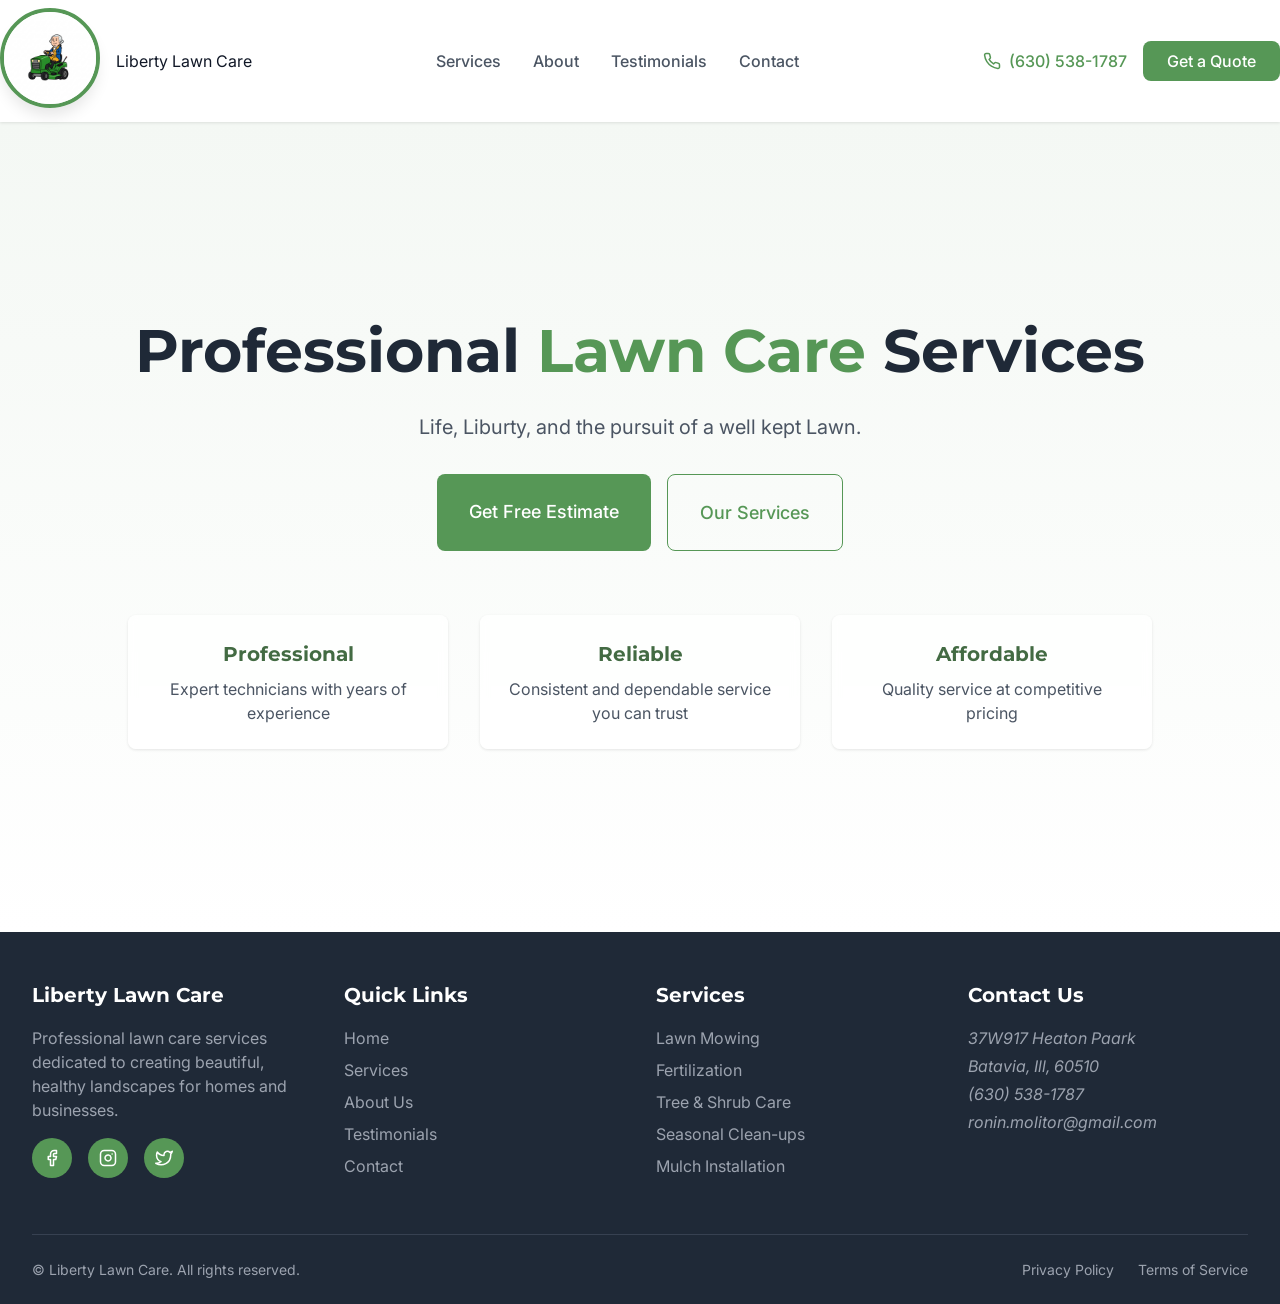
==== Contact_Page.html @ b9d34d80 "Revise Contact Page for SEO and content updates Updated the Contact Page with new meta tags, improve" ====
<!DOCTYPE html>
<html lang="en">
  <head>
    <meta charset="UTF-8" />
    
    <meta name="viewport" content="width=device-width, initial-scale=1.0" />
    <title>Liberty Lawn Care - Professional Lawn Services</title>
    <meta name="description" content="Liberty Lawn Care offers premium lawn and landscape services for residential and commercial properties. Get a free estimate today!" />
    <meta name="author" content="Liberty Lawn Care" />

    <meta property="og:title" content="Liberty Lawn Care - Professional Lawn Services" />
    <meta property="og:description" content="Liberty Lawn Care offers premium lawn and landscape services for residential and commercial properties. Get a free estimate today!" />
    <meta property="og:type" content="website" />
    <meta property="og:image" content="https://example.com/img/lawn-care-hero.jpg" />

    <meta name="twitter:card" content="summary_large_image" />
    <meta name="twitter:site" content="@LibertyLawnCare" />
    <meta name="twitter:image" content="https://example.com/img/lawn-care-hero.jpg" />
    
    <link rel="icon" href="/img/favicon.png" type="image/png">
    <link href="https://fonts.googleapis.com/css2?family=Inter:wght@300;400;500;600;700&family=Montserrat:wght@400;500;600;700;800&display=swap" rel="stylesheet">
    <link rel="stylesheet" href="styles.css" />
    
  </head>

    <body>
    <nav class="navbar">
      <div class="container navbar-container">
        <div class="logo-container">
          <a href="#">
            <img 
              src="Gemini_Generated_Image_pt7un9pt7un9pt7u.jpg" 
              alt="Liberty Lawn Care Logo" 
              class="logo" 
            />
          </a>
          <div>
            <span class="logo-text logo-text-liberty">Liberty</span>
            <span class="logo-text logo-text-lawn-care">Lawn Care</span>
          </div>
        </div>

        <div class="nav-links">
          <a href="#services" class="nav-link">Services</a>
          <a href="#about" class="nav-link">About</a>
          <a href="#testimonials" class="nav-link">Testimonials</a>
          <a href="Contact_Page.html" class="nav-link">Contact</a>
        </div>

        <div class="contact-info">
          <a href="tel:+6305381787" class="phone">
            <svg class="phone-icon" xmlns="http://www.w3.org/2000/svg" width="18" height="18" viewBox="0 0 24 24" fill="none" stroke="currentColor" stroke-width="2" stroke-linecap="round" stroke-linejoin="round">
              <path d="M22 16.92v3a2 2 0 0 1-2.18 2 19.79 19.79 0 0 1-8.63-3.07 19.5 19.5 0 0 1-6-6 19.79 19.79 0 0 1-3.07-8.67A2 2 0 0 1 4.11 2h3a2 2 0 0 1 2 1.72 12.84 12.84 0 0 0 .7 2.81 2 2 0 0 1-.45 2.11L8.09 9.91a16 16 0 0 0 6 6l1.27-1.27a2 2 0 0 1 2.11-.45 12.84 12.84 0 0 0 2.81.7A2 2 0 0 1 22 16.92z"></path>
            </svg>
            <span>(630) 538-1787</span>
          </a>
          <a href="#contact" class="btn btn-primary">Get a Quote</a>
        </div>

        <button class="menu-button" id="menuButton">
          <svg xmlns="http://www.w3.org/2000/svg" width="24" height="24" viewBox="0 0 24 24" fill="none" stroke="currentColor" stroke-width="2" stroke-linecap="round" stroke-linejoin="round">
            <line x1="3" y1="12" x2="21" y2="12"></line>
            <line x1="3" y1="6" x2="21" y2="6"></line>
            <line x1="3" y1="18" x2="21" y2="18"></line>
          </svg>
        </button>
      </div>

      <div class="container mobile-menu" id="mobileMenu">
        <div class="mobile-menu-links">
          <a href="#services" class="nav-link">Services</a>
          <a href="#about" class="nav-link">About</a>
          <a href="#testimonials" class="nav-link">Testimonials</a>
          <a href="#contact" class="nav-link">Contact</a>
          <a href="tel:+15551234567" class="phone">
            <svg xmlns="http://www.w3.org/2000/svg" width="18" height="18" viewBox="0 0 24 24" fill="none" stroke="currentColor" stroke-width="2" stroke-linecap="round" stroke-linejoin="round">
              <path d="M22 16.92v3a2 2 0 0 1-2.18 2 19.79 19.79 0 0 1-8.63-3.07 19.5 19.5 0 0 1-6-6 19.79 19.79 0 0 1-3.07-8.67A2 2 0 0 1 4.11 2h3a2 2 0 0 1 2 1.72 12.84 12.84 0 0 0 .7 2.81 2 2 0 0 1-.45 2.11L8.09 9.91a16 16 0 0 0 6 6l1.27-1.27a2 2 0 0 1 2.11-.45 12.84 12.84 0 0 0 2.81.7A2 2 0 0 1 22 16.92z"></path>
            </svg>
            <span>(630) 538-1787</span>
          </a>
          <a href="#contact" class="btn btn-primary">Get a Quote</a>
        </div>
      </div>
    </nav>

    <section class="hero">
      <div class="hero-bg"></div>
      <div class="container">
        <div class="hero-content">
          <h1 class="hero-title">
            Professional<span class="hero-title-accent"> Lawn Care</span> Services
          </h1>
          
          <p class="hero-description">
            Life, Liburty, and the pursuit of a well kept Lawn.
          </p>
          
          <div class="hero-buttons">
            <a href="#contact" class="btn btn-primary hero-btn">Get Free Estimate</a>
            <a href="#services" class="btn btn-outline hero-btn">Our Services</a>
          </div>
          
          <div class="features">
            <div class="feature">
              <h3 class="feature-title">Professional</h3>
              <p class="feature-description">Expert technicians with years of experience</p>
            </div>
            <div class="feature">
              <h3 class="feature-title">Reliable</h3>
              <p class="feature-description">Consistent and dependable service you can trust</p>
            </div>
            <div class="feature">
              <h3 class="feature-title">Affordable</h3>
              <p class="feature-description">Quality service at competitive pricing</p>
            </div>
          </div>
        </div>
      </div>
    </section>

       <footer class="footer">
      <div class="container">
        <div class="footer-grid">
          <div>
            <h3 class="footer-title">Liberty Lawn Care</h3>
            <p class="footer-text">
              Professional lawn care services dedicated to creating beautiful, healthy landscapes for homes and businesses.
            </p>
            <div class="social-links">
              <a href="https://facebook.com" class="social-link">
                <svg xmlns="http://www.w3.org/2000/svg" width="18" height="18" viewBox="0 0 24 24" fill="none" stroke="currentColor" stroke-width="2" stroke-linecap="round" stroke-linejoin="round">
                  <path d="M18 2h-3a5 5 0 0 0-5 5v3H7v4h3v8h4v-8h3l1-4h-4V7a1 1 0 0 1 1-1h3z"></path>
                </svg>
              </a>
              <a href="https://instagram.com" class="social-link">
                <svg xmlns="http://www.w3.org/2000/svg" width="18" height="18" viewBox="0 0 24 24" fill="none" stroke="currentColor" stroke-width="2" stroke-linecap="round" stroke-linejoin="round">
                  <rect x="2" y="2" width="20" height="20" rx="5" ry="5"></rect>
                  <path d="M16 11.37A4 4 0 1 1 12.63 8 4 4 0 0 1 16 11.37z"></path>
                  <line x1="17.5" y1="6.5" x2="17.51" y2="6.5"></line>
                </svg>
              </a>
              <a href="https://twitter.com" class="social-link">
                <svg xmlns="http://www.w3.org/2000/svg" width="18" height="18" viewBox="0 0 24 24" fill="none" stroke="currentColor" stroke-width="2" stroke-linecap="round" stroke-linejoin="round">
                  <path d="M23 3a10.9 10.9 0 0 1-3.14 1.53 4.48 4.48 0 0 0-7.86 3v1A10.66 10.66 0 0 1 3 4s-4 9 5 13a11.64 11.64 0 0 1-7 2c9 5 20 0 20-11.5a4.5 4.5 0 0 0-.08-.83A7.72 7.72 0 0 0 23 3z"></path>
                </svg>
              </a>
            </div>
          </div>
          
          <div>
            <h3 class="footer-title">Quick Links</h3>
            <ul class="footer-links">
              <li class="footer-link"><a href="#">Home</a></li>
              <li class="footer-link"><a href="#services">Services</a></li>
              <li class="footer-link"><a href="#about">About Us</a></li>
              <li class="footer-link"><a href="#testimonials">Testimonials</a></li>
              <li class="footer-link"><a href="#contact">Contact</a></li>
            </ul>
          </div>
          
          <div>
            <h3 class="footer-title">Services</h3>
            <ul class="footer-links">
              <li class="footer-link"><a href="#services">Lawn Mowing</a></li>
              <li class="footer-link"><a href="#services">Fertilization</a></li>
              <li class="footer-link"><a href="#services">Tree & Shrub Care</a></li>
              <li class="footer-link"><a href="#services">Seasonal Clean-ups</a></li>
              <li class="footer-link"><a href="#services">Mulch Installation</a></li>
            </ul>
          </div>
          
          <div>
            <h3 class="footer-title">Contact Us</h3>
            <address class="footer-text footer-contact">
              <p>37W917 Heaton Paark</p>
              <p>Batavia, Ill, 60510</p>
              <p>(630) 538-1787</p>
              <p>ronin.molitor@gmail.com</p>
            </address>
          </div>
        </div>
        
        <div class="footer-bottom">
          <p class="footer-copyright">
            &copy; <span id="currentYear"></span> Liberty Lawn Care. All rights reserved.
          </p>
          <div class="footer-legal">
            <a href="/privacy.html">Privacy Policy</a>
            <a href="/terms.html">Terms of Service</a>
          </div>
        </div>
      </div>
    </footer>
  </body>
</html>
---- styles.css ----
:root {
  --primary: #569756;
  --primary-dark: #458245;
  --secondary: #f4f8f4;
  --accent: #e8f5e8;
  --foreground: #111827;
  --background: #ffffff;
  --muted: #f3f4f6;
  --muted-foreground: #6b7280;
  --border: #e5e7eb;
  --radius: 0.5rem;
}
* {
  box-sizing: border-box;
  margin: 0;
  padding: 0;
}

body {
  font-family: 'Inter', sans-serif;
  color: var(--foreground);
  line-height: 1.5;
}

h1, h2, h3, h4, h5 {
  font-family: 'Montserrat', sans-serif;
}

.container {
  width: 100%;
  max-width: 1280px;
  margin: 0 auto;
  padding: 0 1rem;
}
      
@media (min-width: 640px) {
  .container {
    padding: 0 1.5rem;
  }
}
      
@media (min-width: 1024px) {
  .container {
    padding: 0 2rem;
  }
}
      
.navbar {
  background-color: var(--background);
  box-shadow: 0 1px 3px rgba(0,0,0,0.1);
  position: sticky;
  top: 0;
  z-index: 50;
}
      
.navbar-container {
  display: flex;
  justify-content: space-between;
  align-items: center;
  padding: 0.5rem 0;
}
      
.logo-container {
  display: flex;
  align-items: center;
}

.logo {
  height: 100px;
  width: 100px;
  margin-right: 1rem;
  border-radius: 50%;
  border: 4px solid var(--primary);
  box-shadow: 0 10px 15px -3px rgba(0,0,0,0.1);
  transition: transform 0.3s ease-in-out, box-shadow 0.3s ease-in-out;
}
      
.logo:hover {
  transform: scale(1.5) rotate(6deg);
  box-shadow: 0 20px 25px -5px rgba(0,0,0,0.1);
  
.logo-text {
  font-weight: bold;
  font-size: 1.25rem;
  display: none;
}
       
@media (min-width: 640px) {
  .logo-text {
  display: inline;
  }
}
       
.logo-text-liberty {
  color: #436b43;
}
       
.logo-text-lawn-care {
  color: var(--primary);
  margin-left: 0.25rem;
}
}
       
.nav-links {
  display: none;
}
      
@media (min-width: 768px) {
  .nav-links {
    display: flex;
    align-items: center;
    gap: 2rem;
}
}

.nav-link {
  color: #4b5563;
  font-weight: 500;
  text-decoration: none;
  transition: color 0.2s;
}
      
.nav-link:hover {
  color: var(--primary);
}
      
.contact-info {
  display: none;
}
      
@media (min-width: 768px) {
  .contact-info {
  display: flex;
  align-items: center;
  gap: 1rem;
  }
}
      
.phone {
  display: flex;
  align-items: center;
  color: var(--primary);
  font-weight: 500;
  text-decoration: none;
}
      
.phone-icon {
  margin-right: 0.5rem;
}
      
.btn {
  display: inline-block;
  padding: 0.5rem 1.5rem;
  border-radius: var(--radius);
  font-weight: 500;
  text-decoration: none;
  transition: background-color 0.2s, transform 0.1s;
  cursor: pointer;
}
      
.btn:active {
  transform: translateY(1px);
}
      
.btn-primary {
  background-color: var(--primary);
  color: white;
}
      
.btn-primary:hover {
  background-color: var(--primary-dark);
}
      
.btn-outline {
  background-color: transparent;
  border: 1px solid var(--primary);
  color: var(--primary);
}
      
.btn-outline:hover {
  background-color: rgba(86, 151, 86, 0.05);
}
      
.menu-button {
  background: none;
  border: none;
  cursor: pointer;
  color: #4b5563;
}
      
@media (min-width: 768px) {
  .menu-button {
  display: none;
  }
}
      
.mobile-menu {
  padding: 1rem 0;
  display: none;
}
      
.mobile-menu.active {
  display: block;
  animation: fadeIn 0.3s ease-in-out;
}
      
.mobile-menu-links {
  display: flex;
  flex-direction: column;
  gap: 1rem;
}
      
.hero {
  position: relative;
  background: linear-gradient(to bottom, var(--secondary), white);
  min-height: 90vh;
  display: flex;
  align-items: center;
}
      
.hero-bg {
  position: absolute;
  inset: 0;
  background-image: url('backroundImage.png');
  background-size: cover;
  background-position: center;
  opacity: 0.1;
}
      
.hero-content {
  position: relative;
  text-align: center;
  padding: 4rem 0;
}
      
.hero-title {
  font-size: 2.25rem;
  font-weight: bold;
  color: #1f2937;
  margin-bottom: 1rem;
}
      
@media (min-width: 768px) {
  .hero-title {
  font-size: 3rem;
  }
}
      
@media (min-width: 1024px) {
  .hero-title {
  font-size: 3.75rem;
  }
}
      
.hero-title-accent {
  color: var(--primary);
}
      
.hero-description {
  font-size: 1.125rem;
  color: #4b5563;
  max-width: 42rem;
  margin: 0 auto 2rem;
}
      
@media (min-width: 768px) {
  .hero-description {
    font-size: 1.25rem;
  }
}
      
.hero-buttons {
  display: flex;
  flex-direction: column;
  gap: 1rem;
  justify-content: center;
  margin-bottom: 4rem;
}
      
@media (min-width: 640px) {
  .hero-buttons {
    flex-direction: row;
  }
}
      
.hero-btn {
  padding: 1.5rem 2rem;
  font-size: 1.125rem;
}
      
.features {
  display: grid;
  grid-template-columns: 1fr;
  gap: 2rem;
  max-width: 64rem;
  margin: 0 auto;
}
      
@media (min-width: 768px) {
  .features {
    grid-template-columns: repeat(3, 1fr);
  }
}
      
.feature {
  background-color: rgba(255, 255, 255, 0.8);
  backdrop-filter: blur(4px);
  padding: 1.5rem;
  border-radius: var(--radius);
  box-shadow: 0 1px 3px rgba(0,0,0,0.1);
}
      
.feature-title {
  font-size: 1.25rem;
  font-weight: bold;
  color: #436b43;
  margin-bottom: 0.5rem;
}
      
.feature-description {
  color: #4b5563;
}
      
.section {
  padding: 4rem 0;
}
      
@media (min-width: 768px) {
  .section {
    padding: 6rem 0;
  }
}
      
.services {
  background-color: var(--secondary);
}
      
.section-title {
  font-size: 1.875rem;
  font-weight: bold;
  text-align: center;
  margin-bottom: 2rem;
}
      
@media (min-width: 768px) {
  .section-title {
    font-size: 2.25rem;
  }
}
      
.section-description {
  text-align: center;
  color: #4b5563;
  max-width: 48rem;
  margin: 0 auto 3rem;
}
      
.services-grid {
  display: grid;
  grid-template-columns: 1fr;
  gap: 2rem;
}
      
@media (min-width: 768px) {
  .services-grid {
    grid-template-columns: repeat(2, 1fr);
  }
}
      
@media (min-width: 1024px) {
  .services-grid {
    grid-template-columns: repeat(3, 1fr);
  }
}
      
.service-card {
  background-color: white;
  border-radius: var(--radius);
  padding: 1.5rem;
  transition: box-shadow 0.3s;
}
      
.service-card:hover {
  box-shadow: 0 4px 6px -1px rgba(0,0,0,0.1);
}
      
.service-icon {
  width: 3rem;
  height: 3rem;
  background-color: var(--accent);
  border-radius: 9999px;
  display: flex;
  align-items: center;
  justify-content: center;
  margin-bottom: 1rem;
  color: var(--primary);
}
      
.service-title {
  font-size: 1.25rem;
  font-weight: bold;
  margin-bottom: 0.5rem;
}
      
.service-description {
  color: #4b5563;
}
      
.section-cta {
  text-align: center;
  margin-top: 3rem;
}
      
.footer {
  background-color: #1f2937;
  color: white;
  padding: 3rem 0 1.5rem;
}
      
.footer-grid {
  display: grid;
  grid-template-columns: 1fr;
  gap: 2rem;
  margin-bottom: 3rem;
}
      
@media (min-width: 768px) {
  .footer-grid {
    grid-template-columns: repeat(2, 1fr);
  }
}
      
@media (min-width: 1024px) {
  .footer-grid {
    grid-template-columns: repeat(4, 1fr);
  }
}
      
.footer-title {
  font-size: 1.25rem;
  font-weight: bold;
  margin-bottom: 1rem;
}
      
.footer-text {
  color: #9ca3af;
  margin-bottom: 1rem;
}
      
.social-links {
  display: flex;
  gap: 1rem;
}
      
.social-link {
  display: flex;
  align-items: center;
  justify-content: center;
  width: 2.5rem;
  height: 2.5rem;
  background-color: var(--primary);
  border-radius: 9999px;
  color: white;
  transition: background-color 0.2s;
}
      
.social-link:hover {
  background-color: var(--primary-dark);
}
      
.footer-links {
  list-style: none;
}
      
.footer-link {
  margin-bottom: 0.5rem;
}
      
.footer-link a {
  color: #9ca3af;
  text-decoration: none;
  transition: color 0.2s;
}
      
.footer-link a:hover {
  color: var(--accent);
}
      
.footer-contact p {
  margin-bottom: 0.25rem;
}
      
.footer-bottom {
  border-top: 1px solid #374151;
  padding-top: 1.5rem;
  display: flex;
  flex-direction: column;
  align-items: center;
}
      
@media (min-width: 768px) {
  .footer-bottom {
    flex-direction: row;
    justify-content: space-between;
  }
}
      
.footer-copyright {
  color: #9ca3af;
  font-size: 0.875rem;
}
      
.footer-legal {
  display: flex;
  gap: 1.5rem;
  margin-top: 1rem;
}
      
@media (min-width: 768px) {
  .footer-legal {
    margin-top: 0;
  }
}
      
.footer-legal a {
  color: #9ca3af;
  font-size: 0.875rem;
  text-decoration: none;
  transition: color 0.2s;
}
      
.footer-legal a:hover {
  color: var(--accent);
}
      
@keyframes fadeIn {
  from {
    opacity: 0;
    transform: translateY(-10px);
  }
  to {
    opacity: 1;
    transform: translateY(0);
  }
}

* About Us Section CSS */
.about-section {
  padding: 5rem 0;
  background-color: var(--secondary);
}

.about-content {
  display: grid;
  grid-template-columns: 1fr;
  gap: 2rem;
  margin-bottom: 4rem;
}

.about-image-container {
  border-radius: var(--radius);
  overflow: hidden;
  box-shadow: 0 4px 6px rgba(0,0,0,0.1);
}

.about-image {
  width: 100%;
  height: auto;
  display: block;
  transition: transform 0.5s ease;
}

.about-image:hover {
  transform: scale(1.02);
}

.about-subtitle {
  font-size: 1.5rem;
  font-weight: 600;
  color: var(--liberty-600);
  margin-bottom: 1rem;
}

.about-description {
  margin-bottom: 2rem;
  color: #4b5563;
  line-height: 1.7;
}

.about-values {
  display: grid;
  grid-template-columns: 1fr;
  gap: 1.5rem;
  margin-top: 2rem;
}

.value-item {
  display: flex;
  flex-direction: column;
  align-items: center;
  text-align: center;
  padding: 1.5rem;
  background-color: white;
  border-radius: var(--radius);
  box-shadow: 0 2px 4px rgba(0,0,0,0.05);
  transition: transform 0.3s ease, box-shadow 0.3s ease;
}

.value-item:hover {
  transform: translateY(-5px);
  box-shadow: 0 8px 16px rgba(0,0,0,0.1);
}

.value-icon {
  width: 3rem;
  height: 3rem;
  display: flex;
  align-items: center;
  justify-content: center;
  color: var(--liberty-500);
  background-color: var(--accent);
  border-radius: 50%;
  margin-bottom: 1rem;
}

.value-title {
  font-size: 1.25rem;
  font-weight: 600;
  margin-bottom: 0.5rem;
  color: var(--liberty-700);
}

.value-description {
  color: #6b7280;
  font-size: 0.95rem;
}

/* Media queries for responsiveness */
@media (min-width: 768px) {
  .about-content {
    grid-template-columns: 1fr 1fr;
  }
  
  .about-values {
    grid-template-columns: repeat(3, 1fr);
  }
}
      
/* Customer Reviews Section CSS */
.reviews-section {
  padding: 5rem 0;
  background-color: var(--secondary);
  position: relative;
  overflow: hidden;
}

.reviews-section::before {
  content: '';
  position: absolute;
  top: 0;
  left: 0;
  right: 0;
  height: 10px;
  background: linear-gradient(90deg, var(--liberty-300), var(--liberty-500), var(--liberty-300));
  opacity: 0.7;
}

.reviews-grid {
  display: grid;
  grid-template-columns: 1fr;
  gap: 2rem;
  margin-top: 2.5rem;
}

.review-item {
  background-color: white;
  border-radius: var(--radius);
  padding: 1.8rem;
  box-shadow: 0 4px 15px rgba(0,0,0,0.07);
  transition: transform 0.3s ease, box-shadow 0.3s ease;
  position: relative;
}

.review-item:hover {
  transform: translateY(-6px);
  box-shadow: 0 8px 25px rgba(0,0,0,0.1);
}

.review-header {
  display: flex;
  align-items: center;
  margin-bottom: 1.2rem;
}

.review-avatar {
  width: 60px;
  height: 60px;
  border-radius: 50%;
  object-fit: cover;
  margin-right: 1rem;
  border: 3px solid var(--liberty-100);
  box-shadow: 0 2px 10px rgba(0,0,0,0.1);
}

.review-stars {
  display: flex;
  gap: 0.2rem;
  color: #ffb700;
  margin-top: 0.3rem;
}

.review-author {
  font-size: 1.1rem;
  font-weight: 600;
  color: var(--liberty-700);
  margin-bottom: 0.1rem;
}

.review-text {
  font-style: italic;
  color: #4b5563;
  line-height: 1.7;
  font-size: 1rem;
}

.review-item::after {
  content: '"';
  position: absolute;
  bottom: 1rem;
  right: 1.5rem;
  font-size: 5rem;
  font-family: 'Georgia', serif;
  color: var(--liberty-100);
  line-height: 0;
  z-index: 0;
}

/* Media queries for responsiveness */
@media (min-width: 768px) {
  .reviews-grid {
    grid-template-columns: repeat(3, 1fr);
  }
}

@media (min-width: 640px) and (max-width: 767px) {
  .reviews-grid {
    grid-template-columns: repeat(2, 1fr);
  }
}
h6 {
        font-size: 0.7rem;
        line-height: 1.4;
        color: var(--liberty-100);
        font-weight: 400;
        font-style: normal;
        text-transform: none;
        letter-spacing: 0.02em;
        margin-top: 0.5rem;
        margin-bottom: 0;
}
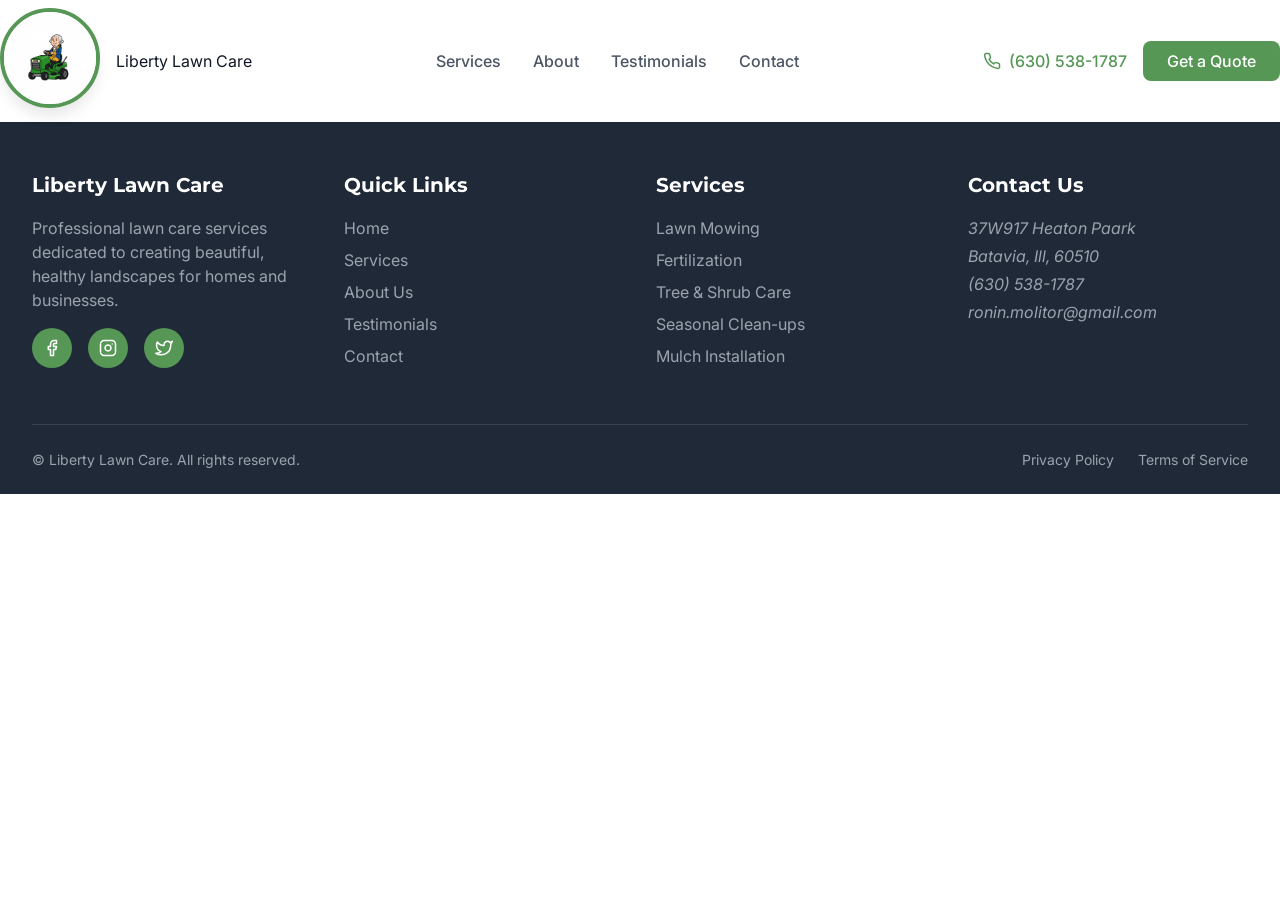
==== commit 0dc157e0: "Modify navigation links and remove hero section Updated navigation links to point to Home_Page.html " ====
--- a/Contact_Page.html
+++ b/Contact_Page.html
@@ -41,9 +41,9 @@
         </div>
 
         <div class="nav-links">
-          <a href="#services" class="nav-link">Services</a>
-          <a href="#about" class="nav-link">About</a>
-          <a href="#testimonials" class="nav-link">Testimonials</a>
+          <a href="Home_Page.html" class="nav-link">Services</a>
+          <a href="Home_Page.html" class="nav-link">About</a>
+          <a href="Home_Page.html" class="nav-link">Testimonials</a>
           <a href="Contact_Page.html" class="nav-link">Contact</a>
         </div>
 
@@ -82,41 +82,6 @@
         </div>
       </div>
     </nav>
-
-    <section class="hero">
-      <div class="hero-bg"></div>
-      <div class="container">
-        <div class="hero-content">
-          <h1 class="hero-title">
-            Professional<span class="hero-title-accent"> Lawn Care</span> Services
-          </h1>
-          
-          <p class="hero-description">
-            Life, Liburty, and the pursuit of a well kept Lawn.
-          </p>
-          
-          <div class="hero-buttons">
-            <a href="#contact" class="btn btn-primary hero-btn">Get Free Estimate</a>
-            <a href="#services" class="btn btn-outline hero-btn">Our Services</a>
-          </div>
-          
-          <div class="features">
-            <div class="feature">
-              <h3 class="feature-title">Professional</h3>
-              <p class="feature-description">Expert technicians with years of experience</p>
-            </div>
-            <div class="feature">
-              <h3 class="feature-title">Reliable</h3>
-              <p class="feature-description">Consistent and dependable service you can trust</p>
-            </div>
-            <div class="feature">
-              <h3 class="feature-title">Affordable</h3>
-              <p class="feature-description">Quality service at competitive pricing</p>
-            </div>
-          </div>
-        </div>
-      </div>
-    </section>
 
        <footer class="footer">
       <div class="container">
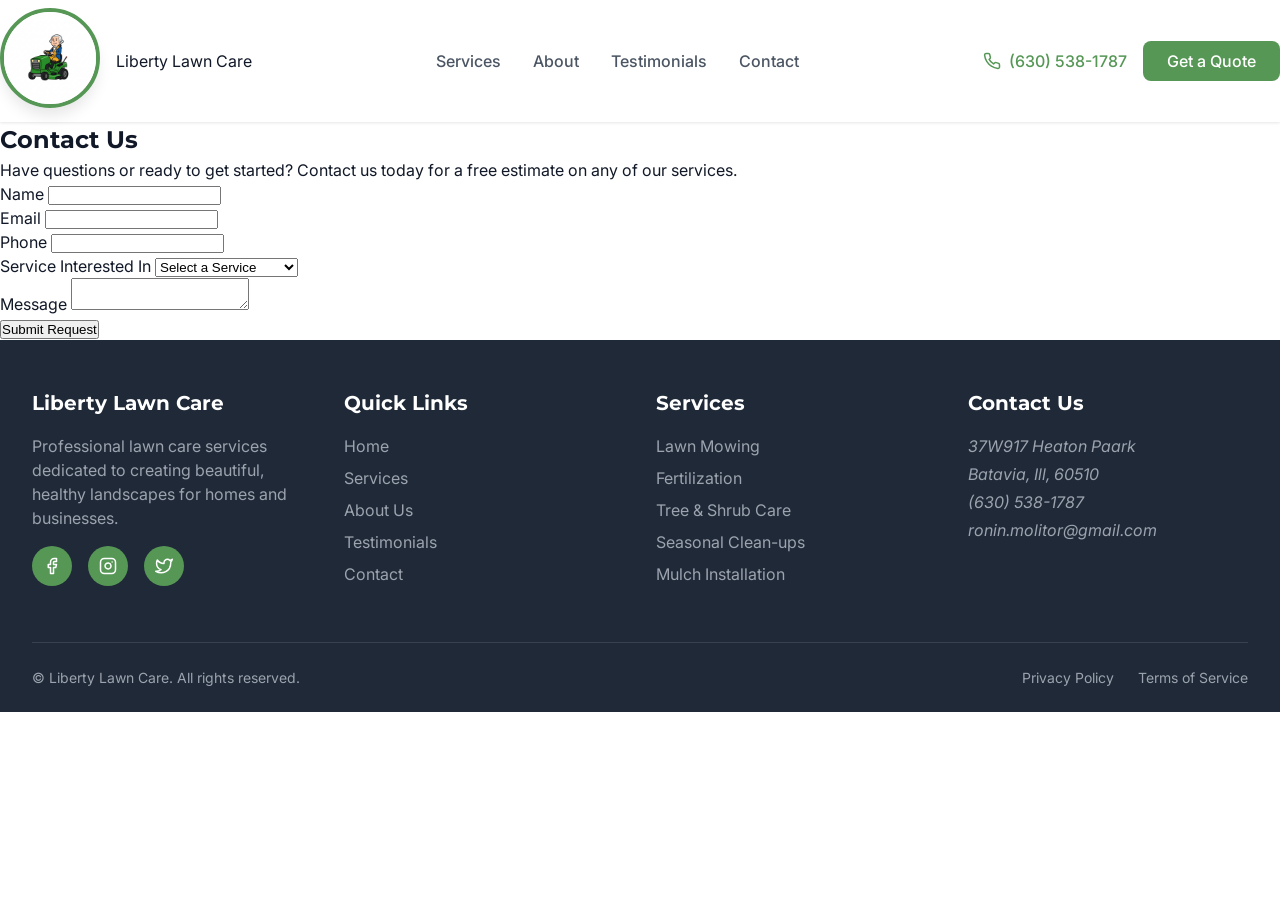
==== commit b0a6a6e4: "Add contact section with form to Contact_Page.html" ====
--- a/Contact_Page.html
+++ b/Contact_Page.html
@@ -41,9 +41,9 @@
         </div>
 
         <div class="nav-links">
-          <a href="Home_Page.html" class="nav-link">Services</a>
-          <a href="Home_Page.html" class="nav-link">About</a>
-          <a href="Home_Page.html" class="nav-link">Testimonials</a>
+          <a href="Home_Page.html#services" class="nav-link">Services</a>
+          <a href="Home_Page.html#about" class="nav-link">About</a>
+          <a href="Home_Page.html#testimonials" class="nav-link">Testimonials</a>
           <a href="Contact_Page.html" class="nav-link">Contact</a>
         </div>
 
@@ -82,6 +82,59 @@
         </div>
       </div>
     </nav>
+      
+      <section id="contact" className="py-16 bg-white">
+        <div className="container mx-auto px-4">
+    <h2 className="text-3xl md:text-4xl font-bold text-center mb-3">Contact Us</h2>
+    <p className="text-muted-foreground text-center mb-12 max-w-2xl mx-auto">
+      Have questions or ready to get started? Contact us today for a free estimate on any of our services.
+    </p>
+    
+    <div className="max-w-3xl mx-auto">
+      <form className="grid grid-cols-1 md:grid-cols-2 gap-6">
+        <div>
+          <label htmlFor="name" className="block text-sm font-medium text-gray-700 mb-1">Name</label>
+          <input type="text" id="name" className="w-full px-4 py-2 border border-gray-300 rounded-md focus:ring-primary focus:border-primary" />
+        </div>
+        
+        <div>
+          <label htmlFor="email" className="block text-sm font-medium text-gray-700 mb-1">Email</label>
+          <input type="email" id="email" className="w-full px-4 py-2 border border-gray-300 rounded-md focus:ring-primary focus:border-primary" />
+        </div>
+        
+        <div>
+          <label htmlFor="phone" className="block text-sm font-medium text-gray-700 mb-1">Phone</label>
+          <input type="tel" id="phone" className="w-full px-4 py-2 border border-gray-300 rounded-md focus:ring-primary focus:border-primary" />
+        </div>
+        
+        <div>
+          <label htmlFor="service" className="block text-sm font-medium text-gray-700 mb-1">Service Interested In</label>
+          <select id="service" className="w-full px-4 py-2 border border-gray-300 rounded-md focus:ring-primary focus:border-primary">
+            <option>Select a Service</option>
+            <option>Lawn Mowing</option>
+            <option>Fertilization</option>
+            <option>Tree & Shrub Care</option>
+            <option>Seasonal Clean-ups</option>
+            <option>Mulch Installation</option>
+            <option>Snow Removal</option>
+          </select>
+        </div>
+        
+        <div className="md:col-span-2">
+          <label htmlFor="message" className="block text-sm font-medium text-gray-700 mb-1">Message</label>
+          <textarea id="message" rows={4} className="w-full px-4 py-2 border border-gray-300 rounded-md focus:ring-primary focus:border-primary"></textarea>
+        </div>
+        
+        <div className="md:col-span-2 text-center">
+          <button type="submit" className="px-6 py-3 bg-primary text-white font-medium rounded-md hover:bg-primary/90 transition-colors">
+            Submit Request
+          </button>
+        </div>
+      </form>
+    </div>
+  </div>
+</section>
+
 
        <footer class="footer">
       <div class="container">
@@ -115,22 +168,22 @@
           <div>
             <h3 class="footer-title">Quick Links</h3>
             <ul class="footer-links">
-              <li class="footer-link"><a href="#">Home</a></li>
-              <li class="footer-link"><a href="#services">Services</a></li>
-              <li class="footer-link"><a href="#about">About Us</a></li>
-              <li class="footer-link"><a href="#testimonials">Testimonials</a></li>
-              <li class="footer-link"><a href="#contact">Contact</a></li>
+              <li class="footer-link"><a href="Home_Page.html">Home</a></li>
+              <li class="footer-link"><a href="Home_Page.html#services">Services</a></li>
+              <li class="footer-link"><a href="Home_Page.html#about">About Us</a></li>
+              <li class="footer-link"><a href="Home_Page.html#testimonials">Testimonials</a></li>
+              <li class="footer-link"><a href="Home_Page.html#contact">Contact</a></li>
             </ul>
           </div>
           
           <div>
             <h3 class="footer-title">Services</h3>
             <ul class="footer-links">
-              <li class="footer-link"><a href="#services">Lawn Mowing</a></li>
-              <li class="footer-link"><a href="#services">Fertilization</a></li>
-              <li class="footer-link"><a href="#services">Tree & Shrub Care</a></li>
-              <li class="footer-link"><a href="#services">Seasonal Clean-ups</a></li>
-              <li class="footer-link"><a href="#services">Mulch Installation</a></li>
+              <li class="footer-link"><a href="Home_Page.html#services">Lawn Mowing</a></li>
+              <li class="footer-link"><a href="Home_Page.html#services">Fertilization</a></li>
+              <li class="footer-link"><a href="Home_Page.html#services">Tree & Shrub Care</a></li>
+              <li class="footer-link"><a href="Home_Page.html#services">Seasonal Clean-ups</a></li>
+              <li class="footer-link"><a href="Home_Page.html#services">Mulch Installation</a></li>
             </ul>
           </div>
           
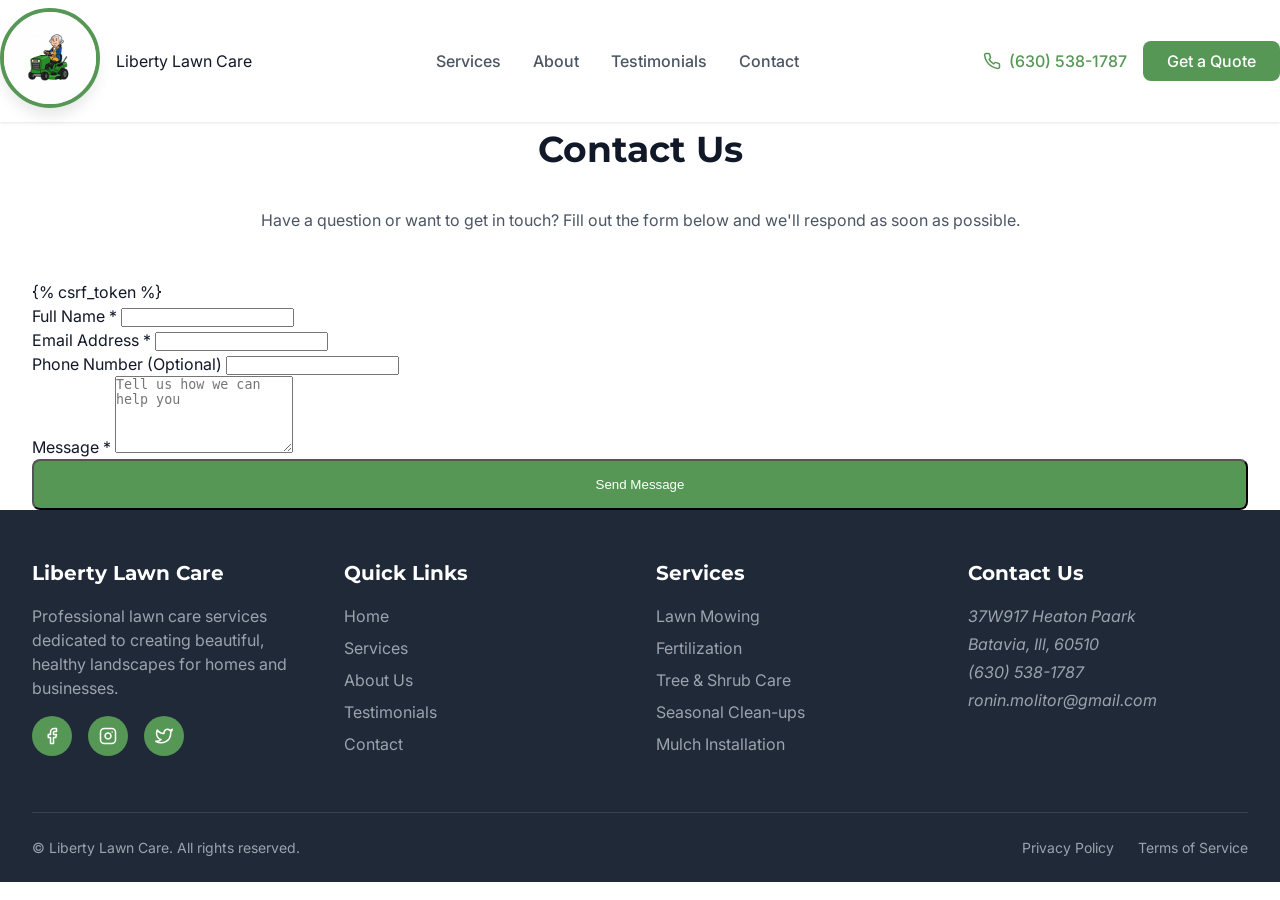
==== commit 16049225: "Update Contact_Page.html" ====
--- a/Contact_Page.html
+++ b/Contact_Page.html
@@ -83,53 +83,43 @@
       </div>
     </nav>
       
-      <section id="contact" className="py-16 bg-white">
-        <div className="container mx-auto px-4">
-    <h2 className="text-3xl md:text-4xl font-bold text-center mb-3">Contact Us</h2>
-    <p className="text-muted-foreground text-center mb-12 max-w-2xl mx-auto">
-      Have questions or ready to get started? Contact us today for a free estimate on any of our services.
+      <!-- Contact Us Section -->
+<section id="contact" class="form-section">
+  <div class="container">
+    <h2 class="section-title">Contact Us</h2>
+    <p class="section-description">
+      Have a question or want to get in touch? Fill out the form below and we'll respond as soon as possible.
     </p>
     
-    <div className="max-w-3xl mx-auto">
-      <form className="grid grid-cols-1 md:grid-cols-2 gap-6">
-        <div>
-          <label htmlFor="name" className="block text-sm font-medium text-gray-700 mb-1">Name</label>
-          <input type="text" id="name" className="w-full px-4 py-2 border border-gray-300 rounded-md focus:ring-primary focus:border-primary" />
-        </div>
-        
-        <div>
-          <label htmlFor="email" className="block text-sm font-medium text-gray-700 mb-1">Email</label>
-          <input type="email" id="email" className="w-full px-4 py-2 border border-gray-300 rounded-md focus:ring-primary focus:border-primary" />
-        </div>
-        
-        <div>
-          <label htmlFor="phone" className="block text-sm font-medium text-gray-700 mb-1">Phone</label>
-          <input type="tel" id="phone" className="w-full px-4 py-2 border border-gray-300 rounded-md focus:ring-primary focus:border-primary" />
-        </div>
-        
-        <div>
-          <label htmlFor="service" className="block text-sm font-medium text-gray-700 mb-1">Service Interested In</label>
-          <select id="service" className="w-full px-4 py-2 border border-gray-300 rounded-md focus:ring-primary focus:border-primary">
-            <option>Select a Service</option>
-            <option>Lawn Mowing</option>
-            <option>Fertilization</option>
-            <option>Tree & Shrub Care</option>
-            <option>Seasonal Clean-ups</option>
-            <option>Mulch Installation</option>
-            <option>Snow Removal</option>
-          </select>
-        </div>
-        
-        <div className="md:col-span-2">
-          <label htmlFor="message" className="block text-sm font-medium text-gray-700 mb-1">Message</label>
-          <textarea id="message" rows={4} className="w-full px-4 py-2 border border-gray-300 rounded-md focus:ring-primary focus:border-primary"></textarea>
-        </div>
-        
-        <div className="md:col-span-2 text-center">
-          <button type="submit" className="px-6 py-3 bg-primary text-white font-medium rounded-md hover:bg-primary/90 transition-colors">
-            Submit Request
-          </button>
-        </div>
+    <div class="form-container">
+      <form id="contactForm">
+        {% csrf_token %}
+        <div class="form-group">
+          <label for="contact-name" class="form-label">Full Name *</label>
+          <input type="text" id="contact-name" name="name" class="form-control" required>
+          <div class="error-message" id="contact-name-error"></div>
+        </div>
+        
+        <div class="form-group">
+          <label for="contact-email" class="form-label">Email Address *</label>
+          <input type="email" id="contact-email" name="email" class="form-control" required>
+          <div class="error-message" id="contact-email-error"></div>
+        </div>
+        
+        <div class="form-group">
+          <label for="contact-phone" class="form-label">Phone Number (Optional)</label>
+          <input type="tel" id="contact-phone" name="phone" class="form-control">
+          <div class="error-message" id="contact-phone-error"></div>
+        </div>
+        
+        <div class="form-group">
+          <label for="contact-message" class="form-label">Message *</label>
+          <textarea id="contact-message" name="message" class="form-control" rows="5" required placeholder="Tell us how we can help you"></textarea>
+          <div class="error-message" id="contact-message-error"></div>
+        </div>
+        
+        <button type="submit" class="btn btn-primary" style="width: 100%; padding: 1rem;">Send Message</button>
+        <div class="success-message" id="contact-success" style="display: none;"></div>
       </form>
     </div>
   </div>
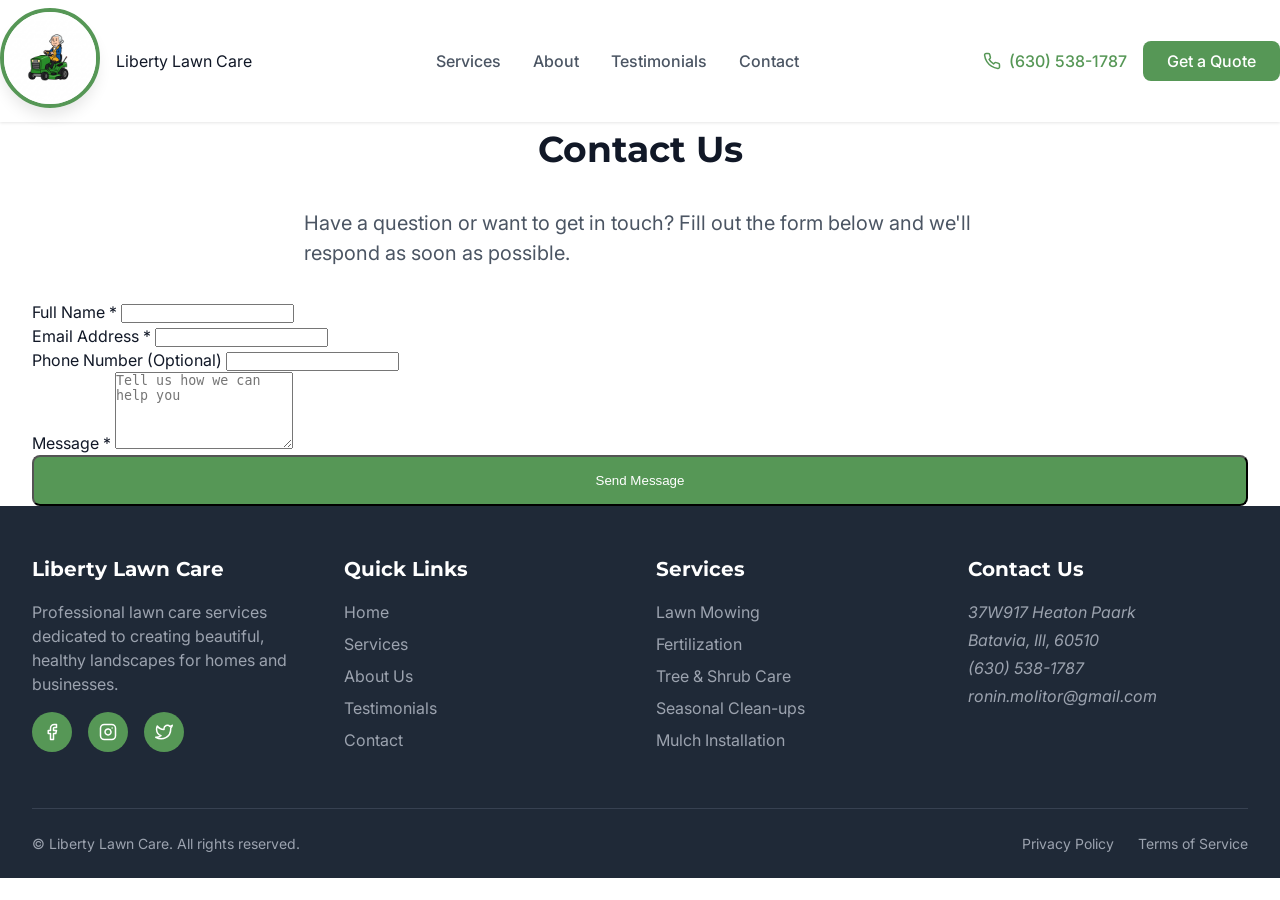
==== commit 752fb22d: "Change section description to hero description" ====
--- a/Contact_Page.html
+++ b/Contact_Page.html
@@ -87,13 +87,12 @@
 <section id="contact" class="form-section">
   <div class="container">
     <h2 class="section-title">Contact Us</h2>
-    <p class="section-description">
+    <p class="hero-description">
       Have a question or want to get in touch? Fill out the form below and we'll respond as soon as possible.
     </p>
     
     <div class="form-container">
       <form id="contactForm">
-        {% csrf_token %}
         <div class="form-group">
           <label for="contact-name" class="form-label">Full Name *</label>
           <input type="text" id="contact-name" name="name" class="form-control" required>
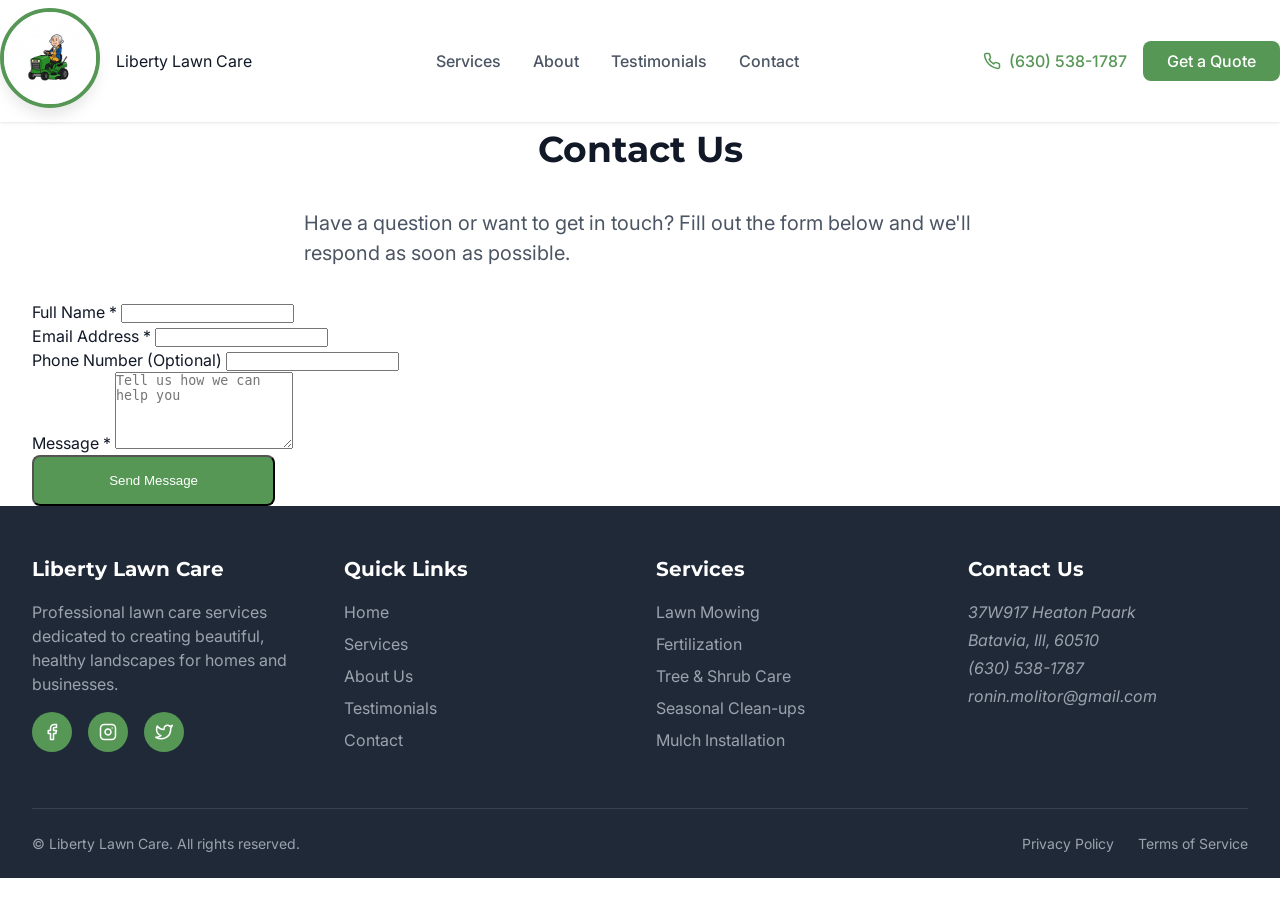
==== commit c00b9c06: "Change button width from 100% to 20%" ====
--- a/Contact_Page.html
+++ b/Contact_Page.html
@@ -117,7 +117,7 @@
           <div class="error-message" id="contact-message-error"></div>
         </div>
         
-        <button type="submit" class="btn btn-primary" style="width: 100%; padding: 1rem;">Send Message</button>
+        <button type="submit" class="btn btn-primary" style="width: 20%; padding: 1rem;">Send Message</button>
         <div class="success-message" id="contact-success" style="display: none;"></div>
       </form>
     </div>
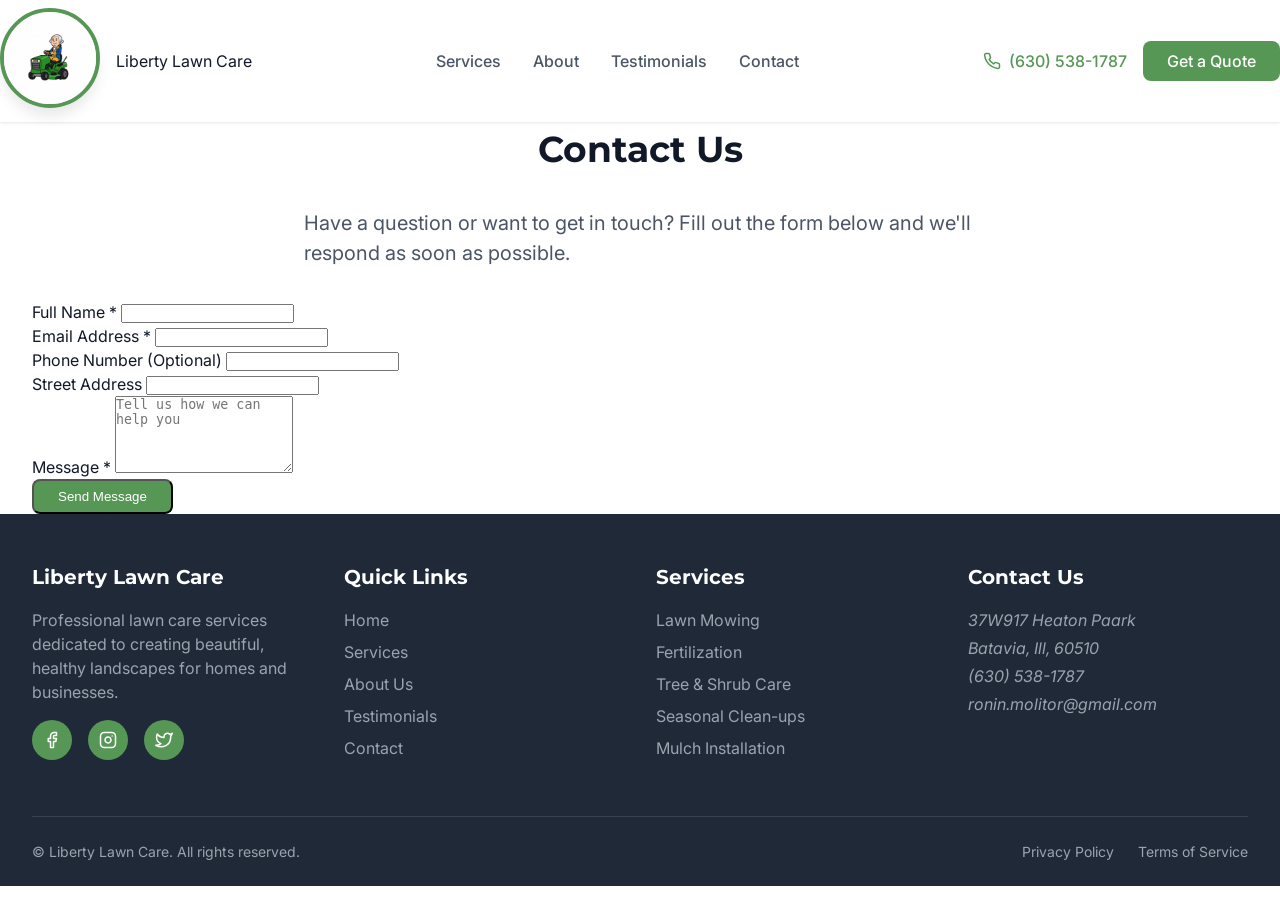
==== commit 70e32a73: "Refactor submit button in contact form Removed inline styles from the submit button." ====
--- a/Contact_Page.html
+++ b/Contact_Page.html
@@ -110,6 +110,12 @@
           <input type="tel" id="contact-phone" name="phone" class="form-control">
           <div class="error-message" id="contact-phone-error"></div>
         </div>
+
+        <div class="form-group">
+          <label for="contact-address" class="form-label">Street Address</label>
+          <input type="address" id="contact-address" name="address" class="form-control">
+          <div class="error-message" id="contact-address-error"></div>
+        </div>
         
         <div class="form-group">
           <label for="contact-message" class="form-label">Message *</label>
@@ -117,7 +123,7 @@
           <div class="error-message" id="contact-message-error"></div>
         </div>
         
-        <button type="submit" class="btn btn-primary" style="width: 20%; padding: 1rem;">Send Message</button>
+        <button type="submit" class="btn btn-primary">Send Message</button>
         <div class="success-message" id="contact-success" style="display: none;"></div>
       </form>
     </div>
